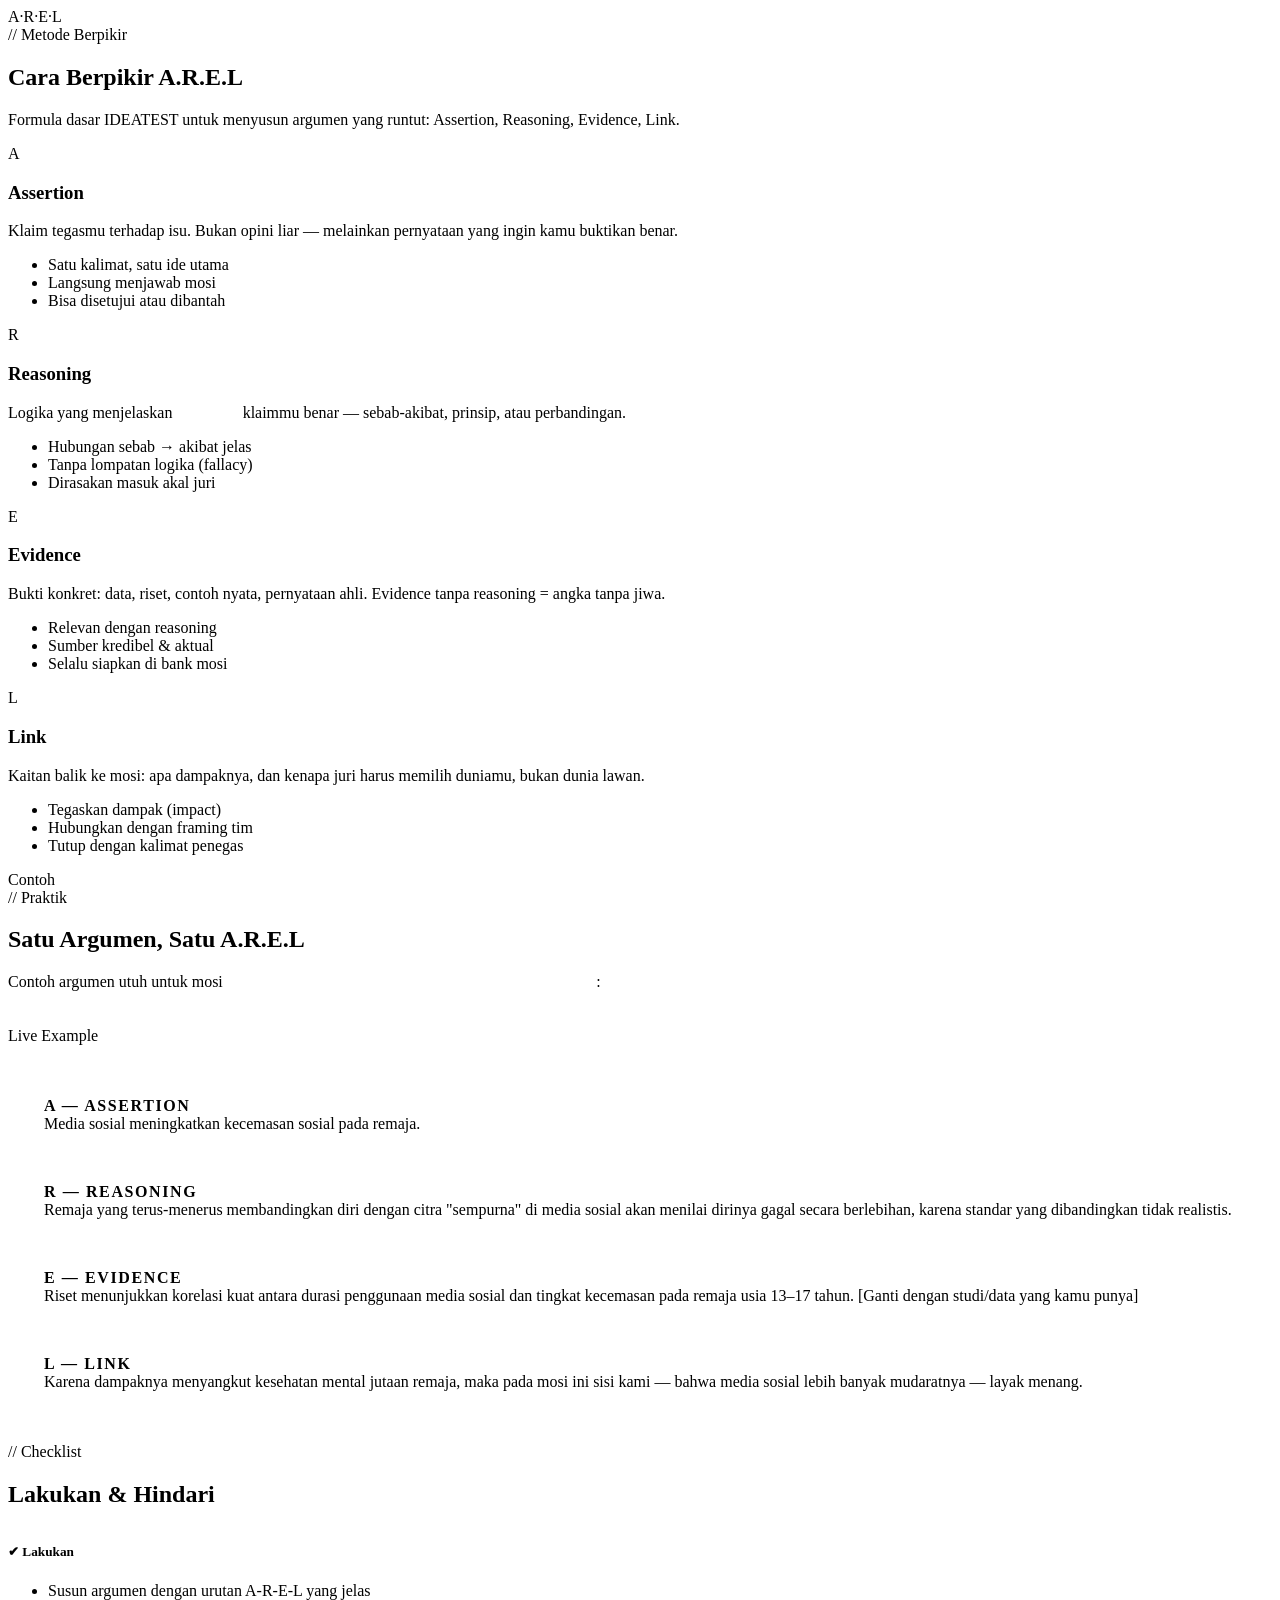
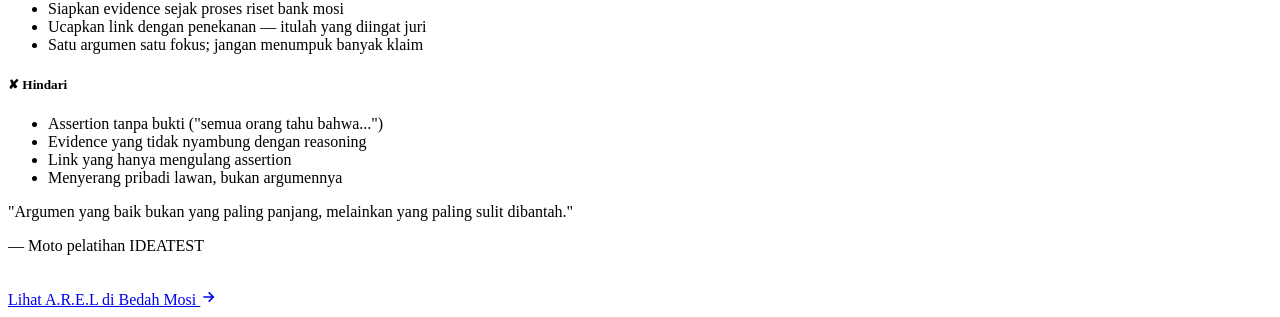
==== arel.html @ c3528105 "Add files via upload" ====
<!DOCTYPE html>
<html lang="id">
<head>
<meta charset="UTF-8">
<meta name="viewport" content="width=device-width, initial-scale=1.0">
<title>Metode A.R.E.L — Motion Vault | IDEATEST</title>
<meta name="description" content="Cara berpikir A.R.E.L — metode menyusun argumen debat">
<link rel="preconnect" href="https://fonts.googleapis.com">
<link rel="preconnect" href="https://fonts.gstatic.com" crossorigin>
<link href="https://fonts.googleapis.com/css2?family=Titillium+Web:ital,wght@0,600;0,700;0,900;1,700;1,900&family=Inter:wght@400;500;600&display=swap" rel="stylesheet">
<link rel="stylesheet" href="css/style.css">
<link rel="icon" href="data:image/svg+xml,%3Csvg xmlns='http://www.w3.org/2000/svg' viewBox='0 0 32 32'%3E%3Crect width='32' height='32' fill='%23240000'/%3E%3Crect x='10' y='4' width='9' height='24' fill='%23AD2831' transform='skewX(-14 4)'/%3E%3C/svg%3E">
</head>
<body>
<header id="site-header"></header>

<section class="page-hero">
  <div class="bg-word">A·R·E·L</div>
  <div class="container">
    <span class="section-tag">// Metode Berpikir</span>
    <h1>Cara Berpikir <span style="color:var(--red-hot)">A.R.E.L</span></h1>
    <p>Formula dasar IDEATEST untuk menyusun argumen yang runtut: Assertion, Reasoning, Evidence, Link.</p>
  </div>
</section>

<section class="section">
  <div class="container">
    <div class="grid grid-4">
      <div class="f-card reveal">
        <div class="arel-letter">A</div>
        <h3>Assertion</h3>
        <p>Klaim tegasmu terhadap isu. Bukan opini liar — melainkan pernyataan yang ingin kamu buktikan benar.</p>
        <ul class="tick-list">
          <li>Satu kalimat, satu ide utama</li>
          <li>Langsung menjawab mosi</li>
          <li>Bisa disetujui atau dibantah</li>
        </ul>
      </div>
      <div class="f-card reveal d1">
        <div class="arel-letter">R</div>
        <h3>Reasoning</h3>
        <p>Logika yang menjelaskan <b style="color:#fff">mengapa</b> klaimmu benar — sebab-akibat, prinsip, atau perbandingan.</p>
        <ul class="tick-list">
          <li>Hubungan sebab → akibat jelas</li>
          <li>Tanpa lompatan logika (fallacy)</li>
          <li>Dirasakan masuk akal juri</li>
        </ul>
      </div>
      <div class="f-card reveal d2">
        <div class="arel-letter">E</div>
        <h3>Evidence</h3>
        <p>Bukti konkret: data, riset, contoh nyata, pernyataan ahli. Evidence tanpa reasoning = angka tanpa jiwa.</p>
        <ul class="tick-list">
          <li>Relevan dengan reasoning</li>
          <li>Sumber kredibel & aktual</li>
          <li>Selalu siapkan di bank mosi</li>
        </ul>
      </div>
      <div class="f-card reveal d3">
        <div class="arel-letter">L</div>
        <h3>Link</h3>
        <p>Kaitan balik ke mosi: apa dampaknya, dan kenapa juri harus memilih duniamu, bukan dunia lawan.</p>
        <ul class="tick-list">
          <li>Tegaskan dampak (impact)</li>
          <li>Hubungkan dengan framing tim</li>
          <li>Tutup dengan kalimat penegas</li>
        </ul>
      </div>
    </div>
  </div>
</section>

<section class="section section-alt">
  <div class="bg-word">Contoh</div>
  <div class="container">
    <span class="section-tag reveal">// Praktik</span>
    <h2 class="section-title reveal d1">Satu Argumen, <span class="red">Satu A.R.E.L</span></h2>
    <p class="lead reveal d2">Contoh argumen utuh untuk mosi <b style="color:#fff">"Media sosial lebih banyak mudaratnya bagi remaja"</b>:</p>
    <div class="card" style="margin-top:36px">
      <span class="corner">Live Example</span>
      <div class="card-body" style="padding:36px">
        <p><b style="color:var(--red-hot);font-family:var(--font-head);letter-spacing:.1em">A — ASSERTION</b><br>
        <span style="color:var(--gray)">Media sosial meningkatkan kecemasan sosial pada remaja.</span></p><br>
        <p><b style="color:var(--red-hot);font-family:var(--font-head);letter-spacing:.1em">R — REASONING</b><br>
        <span style="color:var(--gray)">Remaja yang terus-menerus membandingkan diri dengan citra "sempurna" di media sosial
        akan menilai dirinya gagal secara berlebihan, karena standar yang dibandingkan tidak realistis.</span></p><br>
        <p><b style="color:var(--red-hot);font-family:var(--font-head);letter-spacing:.1em">E — EVIDENCE</b><br>
        <span style="color:var(--gray)">Riset menunjukkan korelasi kuat antara durasi penggunaan media sosial dan tingkat
        kecemasan pada remaja usia 13–17 tahun. [Ganti dengan studi/data yang kamu punya]</span></p><br>
        <p><b style="color:var(--red-hot);font-family:var(--font-head);letter-spacing:.1em">L — LINK</b><br>
        <span style="color:var(--gray)">Karena dampaknya menyangkut kesehatan mental jutaan remaja, maka pada mosi ini
        sisi kami — bahwa media sosial lebih banyak mudaratnya — layak menang.</span></p>
      </div>
    </div>
  </div>
</section>

<section class="section">
  <div class="container">
    <span class="section-tag reveal">// Checklist</span>
    <h2 class="section-title reveal d1">Lakukan & <span class="stroke">Hindari</span></h2>
    <div class="procon" style="margin-top:36px">
      <div class="box pro reveal">
        <h5>✔ Lakukan</h5>
        <ul>
          <li>Susun argumen dengan urutan A-R-E-L yang jelas</li>
          <li>Siapkan evidence sejak proses riset bank mosi</li>
          <li>Ucapkan link dengan penekanan — itulah yang diingat juri</li>
          <li>Satu argumen satu fokus; jangan menumpuk banyak klaim</li>
        </ul>
      </div>
      <div class="box con reveal d1">
        <h5>✘ Hindari</h5>
        <ul>
          <li>Assertion tanpa bukti ("semua orang tahu bahwa...")</li>
          <li>Evidence yang tidak nyambung dengan reasoning</li>
          <li>Link yang hanya mengulang assertion</li>
          <li>Menyerang pribadi lawan, bukan argumennya</li>
        </ul>
      </div>
    </div>
    <div class="quote-band reveal">
      <p>"Argumen yang baik bukan yang paling panjang, melainkan yang paling sulit dibantah."</p>
      <span>— Moto pelatihan IDEATEST</span>
    </div>
    <div style="margin-top:34px" class="reveal">
      <a href="bedah-mosi.html" class="btn btn-red">Lihat A.R.E.L di Bedah Mosi
        <svg class="arr" width="16" height="16" viewBox="0 0 24 24" fill="none" stroke="currentColor" stroke-width="2.4"><path d="M5 12h14M13 5l7 7-7 7"/></svg></a>
    </div>
  </div>
</section>

<footer id="site-footer"></footer>
<script src="js/data.js"></script>
<script src="js/script.js"></script>
</body>
</html>
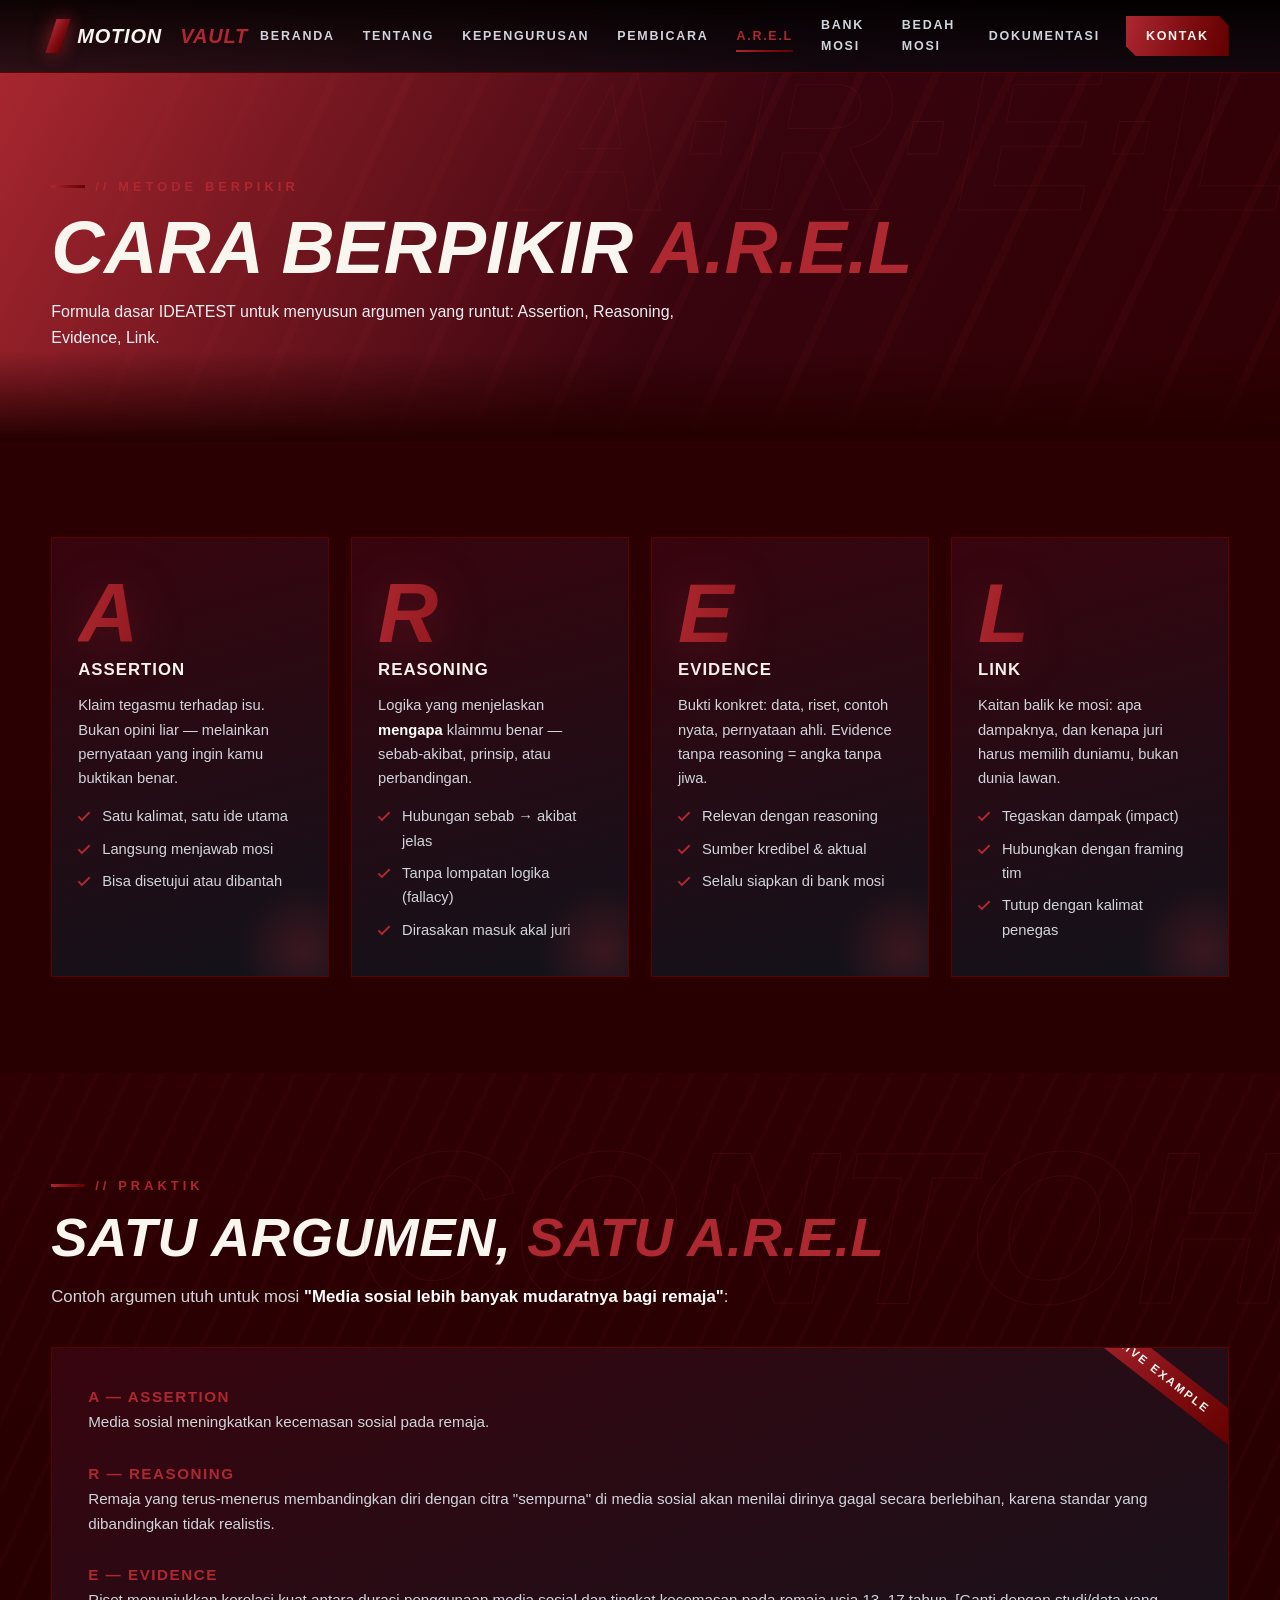
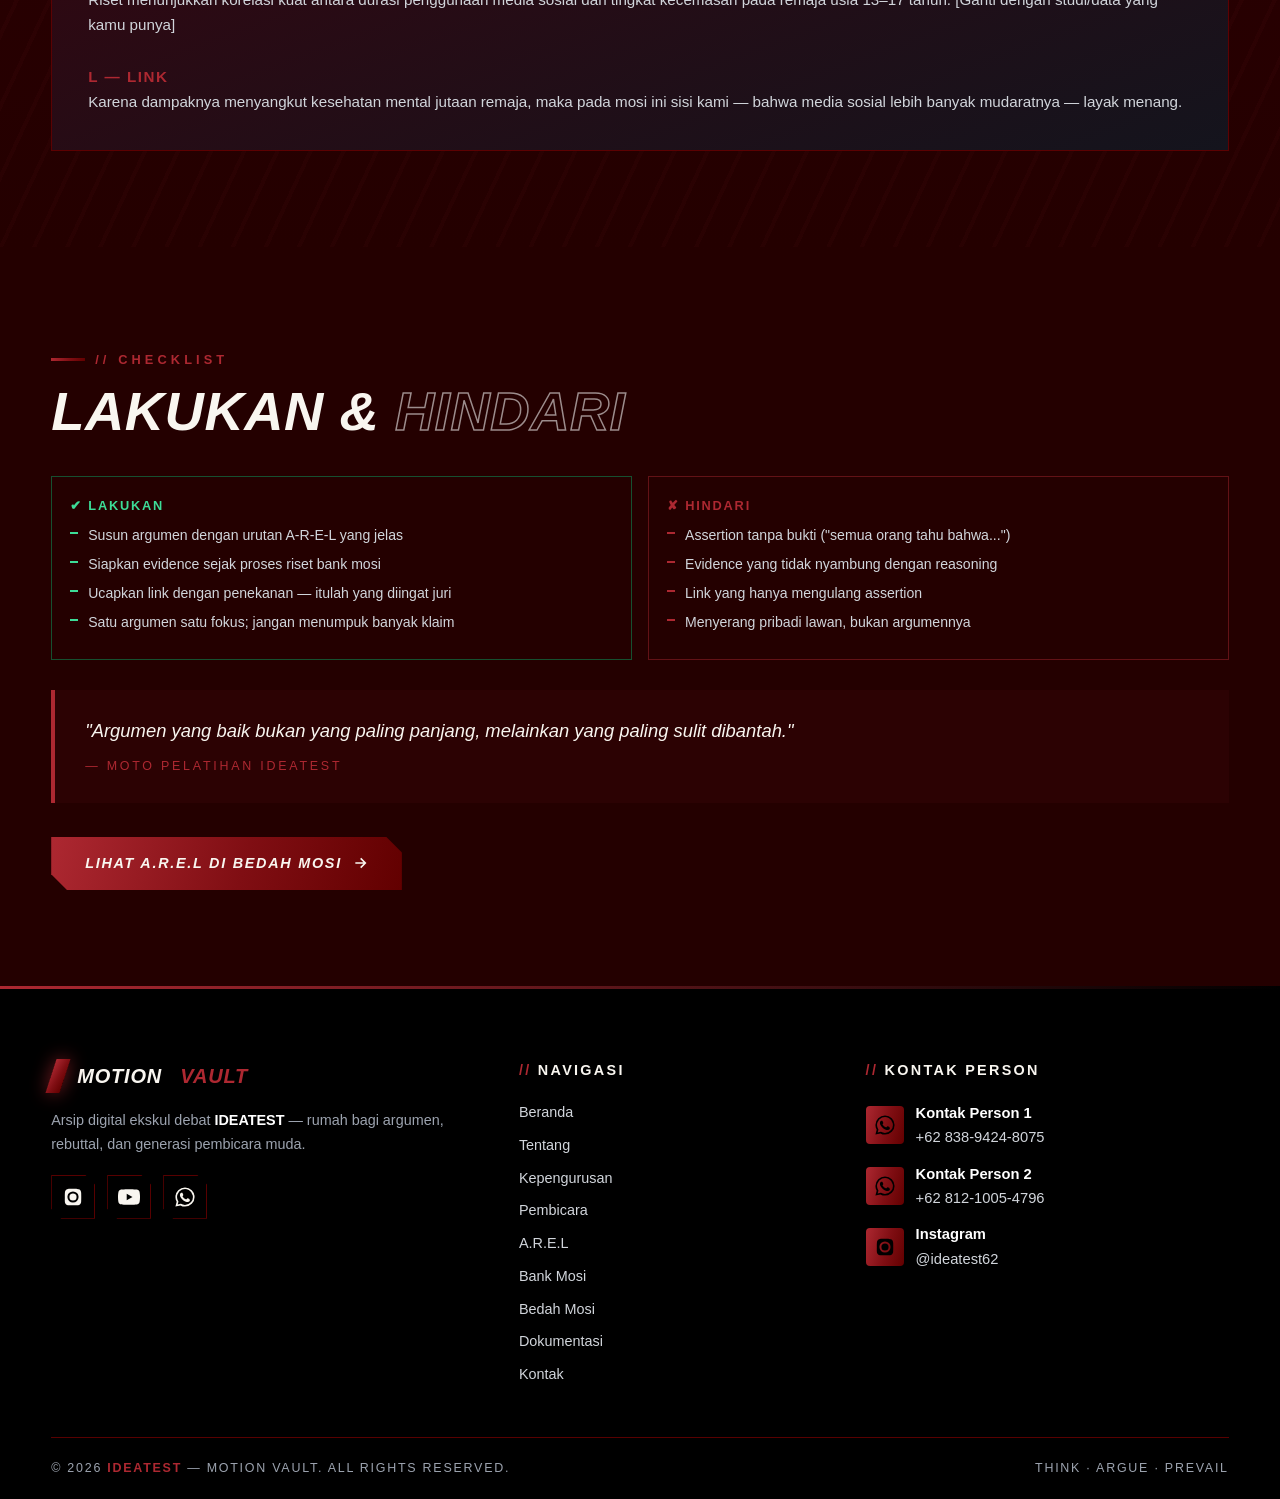
==== commit 558a91fa: "Add files via upload" ====
--- a/arel.html
+++ b/arel.html
@@ -5,6 +5,7 @@
 <meta name="viewport" content="width=device-width, initial-scale=1.0">
 <title>Metode A.R.E.L — Motion Vault | IDEATEST</title>
 <meta name="description" content="Cara berpikir A.R.E.L — metode menyusun argumen debat">
+<script>(function(){try{var t=localStorage.getItem('mv-theme');if(!t)t=matchMedia('(prefers-color-scheme: light)').matches?'light':'dark';document.documentElement.setAttribute('data-theme',t)}catch(e){document.documentElement.setAttribute('data-theme','dark')}})()</script>
 <link rel="preconnect" href="https://fonts.googleapis.com">
 <link rel="preconnect" href="https://fonts.gstatic.com" crossorigin>
 <link href="https://fonts.googleapis.com/css2?family=Titillium+Web:ital,wght@0,600;0,700;0,900;1,700;1,900&family=Inter:wght@400;500;600&display=swap" rel="stylesheet">
--- a/css/style.css
+++ b/css/style.css
@@ -0,0 +1,468 @@
+
+/* ============================================================
+   MOTION VAULT — Ideatest Ekskul Debat
+   Gaya: Dark Elegant Archive — mahogany & crimson
+   ============================================================ */
+
+:root{
+  --red:        #AD2831;
+  --red-hot:    #AD2831;
+  --red-dark:   #620000;
+  --black:      #240000;
+  --dark:       #2E0004;
+  --dark-2:     #38040E;
+  --dark-3:     #38040E;
+  --line:       rgba(98,0,0,.9);
+  --white:      #F9F6F0;
+  --gray:       #D1D5DB;
+  --gray-dim:   #9CA3AF;
+  --grad-red:   linear-gradient(105deg,#AD2831 0%,#800E13 55%,#620000 100%);
+  --grad-hero:  linear-gradient(120deg,#AD2831 0%,#38040E 55%,#2E0004 100%);
+  --font-head:  'Titillium Web', sans-serif;
+  --font-body:  'Inter', sans-serif;
+}
+
+*,*::before,*::after{margin:0;padding:0;box-sizing:border-box}
+html{scroll-behavior:smooth}
+body{
+  font-family:var(--font-body);
+  background:
+    radial-gradient(1200px 600px at 85% -10%, rgba(173,40,49,.16), transparent 60%),
+    linear-gradient(180deg,#2E0004 0%,#240000 60%,#240000 100%);
+  background-color:var(--black);
+  color:var(--white);
+  line-height:1.65;
+  overflow-x:hidden;
+}
+img{max-width:100%;display:block}
+a{color:inherit;text-decoration:none}
+ul{list-style:none}
+::selection{background:var(--red);color:#F9F6F0}
+
+/* ---------- Utilities ---------- */
+.container{width:min(1180px,92%);margin-inline:auto}
+.section{padding:96px 0;position:relative}
+.section-alt{background:
+  repeating-linear-gradient(115deg,transparent 0 26px,rgba(173,40,49,.045) 26px 30px),
+  linear-gradient(180deg,#2E0004,#240000)}
+.section-tag{
+  display:inline-flex;align-items:center;gap:10px;
+  font-family:var(--font-head);font-weight:700;font-size:.8rem;
+  letter-spacing:.32em;text-transform:uppercase;color:var(--red-hot);
+}
+.section-tag::before{content:"";width:34px;height:3px;background:var(--grad-red)}
+.section-title{
+  font-family:var(--font-head);font-weight:900;font-style:italic;
+  text-transform:uppercase;line-height:1.02;letter-spacing:.01em;
+  font-size:clamp(2rem,4.6vw,3.4rem);margin:14px 0 18px;
+}
+.section-title .stroke{color:transparent;-webkit-text-stroke:1.5px rgba(255,255,255,.55)}
+.section-title .red{color:var(--red-hot)}
+.lead{color:var(--gray);max-width:720px;font-size:1.05rem}
+.muted{color:var(--gray-dim)}
+
+/* Big outlined background word */
+.bg-word{
+  position:absolute;right:-1%;top:6%;
+  font-family:var(--font-head);font-weight:900;font-style:italic;
+  font-size:clamp(6rem,17vw,15rem);line-height:1;user-select:none;pointer-events:none;
+  color:transparent;-webkit-text-stroke:1px rgba(173,40,49,.14);
+  text-transform:uppercase;white-space:nowrap;
+}
+
+/* ---------- Buttons ---------- */
+.btn{
+  display:inline-flex;align-items:center;gap:10px;
+  font-family:var(--font-head);font-weight:800;font-style:italic;
+  text-transform:uppercase;letter-spacing:.12em;font-size:.9rem;
+  padding:15px 34px;position:relative;transition:.25s;
+  clip-path:polygon(0 0,calc(100% - 16px) 0,100% 16px,100% 100%,16px 100%,0 calc(100% - 16px));
+}
+.btn-red{background:var(--grad-red);color:#F9F6F0}
+.btn-red:hover{filter:brightness(1.18);transform:translateY(-2px)}
+.btn-ghost{background:rgba(255,255,255,.04);color:#F9F6F0;box-shadow:inset 0 0 0 1px var(--line)}
+.btn-ghost:hover{box-shadow:inset 0 0 0 1px var(--red);color:var(--red-hot)}
+.btn .arr{transition:.25s}
+.btn:hover .arr{transform:translateX(5px)}
+
+/* ---------- Header / Nav ---------- */
+.site-header{
+  position:fixed;inset:0 0 auto 0;z-index:100;
+  background:linear-gradient(180deg,rgba(0,0,0,.92),rgba(10,10,16,.78));
+  backdrop-filter:blur(12px);
+  border-bottom:1px solid var(--line);
+}
+.nav-wrap{display:flex;align-items:center;justify-content:space-between;height:72px}
+.logo{display:flex;align-items:center;gap:12px;font-family:var(--font-head);font-weight:900;font-style:italic;font-size:1.25rem;letter-spacing:.04em;text-transform:uppercase}
+.logo-slash{width:14px;height:34px;background:var(--grad-red);transform:skewX(-18deg);box-shadow:0 0 18px rgba(173,40,49,.7)}
+.logo span{color:var(--red-hot)}
+.nav-links{display:flex;align-items:center;gap:4px}
+.nav-links a{
+  font-family:var(--font-head);font-weight:700;font-size:.78rem;
+  letter-spacing:.14em;text-transform:uppercase;color:var(--gray);
+  padding:10px 12px;position:relative;transition:.2s;
+}
+.nav-links a::after{
+  content:"";position:absolute;left:12px;right:12px;bottom:4px;height:2px;
+  background:var(--grad-red);transform:scaleX(0);transform-origin:left;transition:.25s;
+}
+.nav-links a:hover{color:#F9F6F0}
+.nav-links a:hover::after,.nav-links a.active::after{transform:scaleX(1)}
+.nav-links a.active{color:var(--red-hot)}
+.nav-cta{margin-left:10px;padding:10px 20px !important;color:#F9F6F0 !important;background:var(--grad-red);
+  clip-path:polygon(0 0,calc(100% - 10px) 0,100% 10px,100% 100%,10px 100%,0 calc(100% - 10px))}
+.nav-cta::after{display:none}
+.burger{display:none;background:none;border:0;cursor:pointer;width:44px;height:44px;position:relative;z-index:110}
+.burger span{display:block;width:26px;height:3px;background:#F9F6F0;margin:5px auto;transition:.3s}
+.burger.open span:nth-child(1){transform:translateY(8px) rotate(45deg);background:var(--red-hot)}
+.burger.open span:nth-child(2){opacity:0}
+.burger.open span:nth-child(3){transform:translateY(-8px) rotate(-45deg);background:var(--red-hot)}
+
+/* ---------- Hero ---------- */
+.hero{
+  min-height:100vh;display:flex;align-items:center;position:relative;overflow:hidden;
+  background:
+    repeating-linear-gradient(115deg,transparent 0 60px,rgba(173,40,49,.07) 60px 68px),
+    var(--grad-hero);
+  padding-top:72px;
+}
+.hero::before{
+  content:"";position:absolute;inset:0;
+  background:radial-gradient(900px 480px at 12% 88%,rgba(0,0,0,.55),transparent 60%);
+}
+.hero::after{
+  content:"";position:absolute;left:0;right:0;bottom:0;height:120px;
+  background:linear-gradient(180deg,transparent,#240000);
+}
+.hero-inner{position:relative;z-index:2;padding:80px 0}
+.hero-kicker{
+  display:inline-flex;align-items:center;gap:12px;
+  font-family:var(--font-head);font-weight:700;letter-spacing:.34em;
+  text-transform:uppercase;font-size:.82rem;color:#F9F6F0;
+  background:rgba(0,0,0,.35);padding:9px 18px;border:1px solid rgba(255,255,255,.14);
+}
+.hero-kicker .dot{width:9px;height:9px;background:var(--red-hot);box-shadow:0 0 12px var(--red-hot)}
+.hero h1{
+  font-family:var(--font-head);font-weight:900;font-style:italic;
+  text-transform:uppercase;line-height:.95;margin:26px 0 10px;
+  font-size:clamp(3rem,9.5vw,7.2rem);letter-spacing:.005em;
+}
+.hero h1 .l2{
+  display:block;background:var(--grad-red);-webkit-background-clip:text;background-clip:text;color:transparent;
+  filter:drop-shadow(0 6px 30px rgba(173,40,49,.45));
+}
+.hero-sub{max-width:620px;color:#EFEFF4;font-size:1.1rem}
+.hero-actions{display:flex;gap:16px;margin-top:36px;flex-wrap:wrap}
+.hero-badge{
+  position:absolute;right:4%;bottom:14%;z-index:2;text-align:right;
+  font-family:var(--font-head);font-weight:900;font-style:italic;text-transform:uppercase;
+}
+.hero-badge .num{font-size:clamp(3.4rem,7vw,6rem);line-height:1;color:transparent;-webkit-text-stroke:2px rgba(255,255,255,.5)}
+.hero-badge .lbl{font-size:.85rem;letter-spacing:.3em;color:var(--red-hot)}
+.scroll-hint{
+  position:absolute;left:50%;bottom:26px;transform:translateX(-50%);z-index:3;
+  font-size:.72rem;letter-spacing:.34em;text-transform:uppercase;color:var(--gray-dim);
+  display:flex;flex-direction:column;align-items:center;gap:8px;
+}
+.scroll-hint::after{content:"";width:2px;height:38px;background:linear-gradient(180deg,var(--red),transparent);animation:drip 1.6s infinite}
+@keyframes drip{0%{transform:scaleY(0);transform-origin:top}55%{transform:scaleY(1);transform-origin:top}56%{transform-origin:bottom}100%{transform:scaleY(0);transform-origin:bottom}}
+
+/* Page hero (subpages) */
+.page-hero{
+  padding:170px 0 90px;position:relative;overflow:hidden;
+  background:
+    repeating-linear-gradient(115deg,transparent 0 60px,rgba(173,40,49,.06) 60px 68px),
+    var(--grad-hero);
+}
+.page-hero::after{content:"";position:absolute;left:0;right:0;bottom:0;height:90px;background:linear-gradient(180deg,transparent,#240000)}
+.page-hero h1{
+  font-family:var(--font-head);font-weight:900;font-style:italic;text-transform:uppercase;
+  font-size:clamp(2.4rem,6.4vw,4.6rem);line-height:1;margin:14px 0;
+}
+.page-hero p{max-width:680px;color:#EFEFF4}
+
+/* ---------- Marquee ---------- */
+.marquee{
+  background:var(--grad-red);overflow:hidden;white-space:nowrap;
+  border-block:1px solid rgba(255,255,255,.15);padding:13px 0;
+  transform:skewY(-1.2deg);margin:-14px 0;position:relative;z-index:5;
+}
+.marquee-track{display:inline-block;animation:scroll 26s linear infinite}
+.marquee span{
+  font-family:var(--font-head);font-weight:800;font-style:italic;
+  text-transform:uppercase;letter-spacing:.22em;font-size:.95rem;color:#F9F6F0;margin:0 34px;
+}
+.marquee span i{font-style:normal;color:#FFD0CD;margin:0 10px}
+@keyframes scroll{to{transform:translateX(-50%)}}
+
+/* ---------- Cards / grids ---------- */
+.grid{display:grid;gap:22px}
+.grid-2{grid-template-columns:repeat(2,1fr)}
+.grid-3{grid-template-columns:repeat(3,1fr)}
+.grid-4{grid-template-columns:repeat(4,1fr)}
+
+.card{
+  background:linear-gradient(160deg,var(--dark-2),#14141d);
+  border:1px solid var(--line);position:relative;overflow:hidden;transition:.3s;
+}
+.card::before{
+  content:"";position:absolute;top:0;left:0;right:0;height:3px;
+  background:var(--grad-red);transform:scaleX(0);transform-origin:left;transition:.35s;
+}
+.card:hover{transform:translateY(-6px);border-color:rgba(173,40,49,.45);box-shadow:0 22px 50px -18px rgba(173,40,49,.35)}
+.card:hover::before{transform:scaleX(1)}
+.card-body{padding:26px}
+.card h3{font-family:var(--font-head);font-weight:800;font-style:italic;text-transform:uppercase;font-size:1.15rem;letter-spacing:.03em;margin-bottom:10px}
+.card p{color:var(--gray);font-size:.95rem}
+.card .corner{position:absolute;top:14px;right:-32px;background:var(--grad-red);color:#F9F6F0;
+  font-family:var(--font-head);font-weight:800;font-size:.72rem;letter-spacing:.2em;
+  padding:5px 40px;transform:rotate(38deg);text-transform:uppercase}
+
+/* Feature card w/ big index */
+.f-card{padding:34px 26px;background:linear-gradient(165deg,var(--dark-2),#12121a);border:1px solid var(--line);position:relative;transition:.3s;overflow:hidden}
+.f-card::after{content:"";position:absolute;right:-40px;bottom:-40px;width:130px;height:130px;
+  background:radial-gradient(circle,rgba(173,40,49,.25),transparent 70%);transition:.35s}
+.f-card:hover{transform:translateY(-6px);border-color:rgba(173,40,49,.5)}
+.f-card:hover::after{transform:scale(1.6)}
+.f-card .idx{font-family:var(--font-head);font-weight:900;font-style:italic;font-size:2.6rem;
+  color:transparent;-webkit-text-stroke:1.5px var(--red);line-height:1;margin-bottom:16px}
+.f-card h3{font-family:var(--font-head);font-weight:800;text-transform:uppercase;font-size:1.05rem;letter-spacing:.06em;margin-bottom:10px}
+.f-card p{color:var(--gray);font-size:.92rem;position:relative;z-index:1}
+
+/* Stats */
+.stats{display:grid;grid-template-columns:repeat(4,1fr);gap:1px;background:var(--line);border:1px solid var(--line)}
+.stat{background:#2E0004;padding:34px 20px;text-align:center}
+.stat .n{font-family:var(--font-head);font-weight:900;font-style:italic;font-size:2.8rem;color:var(--red-hot);line-height:1}
+.stat .n em{font-style:normal;color:#F9F6F0}
+.stat .t{text-transform:uppercase;letter-spacing:.22em;font-size:.74rem;color:var(--gray-dim);margin-top:8px}
+
+/* AREL letters */
+.arel-letter{
+  font-family:var(--font-head);font-weight:900;font-style:italic;font-size:5.2rem;line-height:1;
+  background:var(--grad-red);-webkit-background-clip:text;background-clip:text;color:transparent;
+  filter:drop-shadow(0 8px 26px rgba(173,40,49,.4));
+}
+
+/* Speaker cards */
+.speaker-card{position:relative;background:linear-gradient(170deg,var(--dark-2),#111119);border:1px solid var(--line);overflow:hidden;transition:.3s}
+.speaker-card:hover{transform:translateY(-8px);border-color:rgba(173,40,49,.5);box-shadow:0 26px 60px -20px rgba(173,40,49,.4)}
+.speaker-num{
+  font-family:var(--font-head);font-weight:900;font-style:italic;font-size:6rem;line-height:1;
+  padding:22px 26px 0;color:transparent;-webkit-text-stroke:2px rgba(173,40,49,.55);
+}
+.speaker-card .card-body{padding-top:12px}
+.speaker-role{color:var(--red-hot);font-family:var(--font-head);font-weight:700;letter-spacing:.24em;text-transform:uppercase;font-size:.74rem}
+.tick-list{margin-top:14px;display:grid;gap:8px}
+.tick-list li{color:var(--gray);font-size:.92rem;padding-left:24px;position:relative}
+.tick-list li::before{content:"";position:absolute;left:0;top:8px;width:12px;height:6px;
+  border-left:2px solid var(--red);border-bottom:2px solid var(--red);transform:rotate(-45deg)}
+
+/* Timeline strip */
+.flow{display:grid;grid-template-columns:repeat(3,1fr);gap:18px;counter-reset:step}
+.flow-step{position:relative;padding:26px 24px;background:rgba(173,40,49,.06);border:1px solid rgba(173,40,49,.25)}
+.flow-step::before{counter-increment:step;content:"0" counter(step);
+  font-family:var(--font-head);font-weight:900;font-style:italic;color:var(--red-hot);font-size:1.4rem;display:block;margin-bottom:8px}
+.flow-step h4{font-family:var(--font-head);text-transform:uppercase;letter-spacing:.08em;margin-bottom:6px}
+.flow-step p{color:var(--gray);font-size:.9rem}
+
+/* Filter chips */
+.chips{display:flex;gap:10px;flex-wrap:wrap;margin:26px 0 34px}
+.chip{
+  font-family:var(--font-head);font-weight:700;font-size:.78rem;letter-spacing:.14em;text-transform:uppercase;
+  padding:9px 20px;border:1px solid var(--line);background:transparent;color:var(--gray);cursor:pointer;transition:.2s;
+  clip-path:polygon(0 0,calc(100% - 10px) 0,100% 10px,100% 100%,10px 100%,0 calc(100% - 10px));
+}
+.chip:hover{color:#F9F6F0;border-color:var(--red)}
+.chip.active{background:var(--grad-red);color:#F9F6F0;border-color:transparent}
+
+/* Motion cards */
+.motion-card{padding:26px;display:flex;flex-direction:column;gap:12px}
+.motion-card .cat{font-family:var(--font-head);font-weight:700;font-size:.7rem;letter-spacing:.26em;text-transform:uppercase;color:var(--red-hot)}
+.motion-card .motion{font-size:1.08rem;font-weight:600;line-height:1.5}
+.motion-card .meta{display:flex;gap:10px;flex-wrap:wrap;margin-top:auto}
+.tag{font-size:.7rem;letter-spacing:.12em;text-transform:uppercase;padding:4px 12px;border:1px solid var(--line);color:var(--gray)}
+.tag-red{background:var(--grad-red);color:#F9F6F0;border:0}
+.drive-link{display:inline-flex;align-items:center;gap:8px;margin-top:6px;font-family:var(--font-head);
+  font-weight:700;font-size:.8rem;letter-spacing:.1em;text-transform:uppercase;color:var(--red-hot)}
+.drive-link:hover{color:#F9F6F0}
+.drive-link svg{transition:.2s}
+.drive-link:hover svg{transform:translateX(4px)}
+
+/* Accordion (bedah mosi) */
+.acc{border:1px solid var(--line);background:linear-gradient(165deg,var(--dark-2),#12121a);margin-bottom:18px;overflow:hidden}
+.acc-head{
+  width:100%;display:flex;align-items:center;justify-content:space-between;gap:18px;
+  padding:24px 26px;background:none;border:0;color:#F9F6F0;cursor:pointer;text-align:left;
+}
+.acc-head h3{font-family:var(--font-head);font-weight:800;font-style:italic;text-transform:uppercase;font-size:1.1rem}
+.acc-head .date{font-size:.75rem;letter-spacing:.18em;color:var(--red-hot);text-transform:uppercase;margin-bottom:4px;display:block}
+.acc-icon{flex:none;width:38px;height:38px;border:1px solid var(--line);display:grid;place-items:center;transition:.3s;position:relative}
+.acc-icon::before,.acc-icon::after{content:"";position:absolute;background:var(--red-hot);transition:.3s}
+.acc-icon::before{width:14px;height:2px}
+.acc-icon::after{width:2px;height:14px}
+.acc.open .acc-icon{background:var(--grad-red);border-color:transparent;transform:rotate(45deg)}
+.acc-body{max-height:0;overflow:hidden;transition:max-height .45s ease}
+.acc-body-inner{padding:0 26px 28px;border-top:1px dashed var(--line)}
+.acc-body h4{font-family:var(--font-head);text-transform:uppercase;letter-spacing:.1em;color:var(--red-hot);margin:22px 0 8px;font-size:.95rem}
+.acc-body p{color:var(--gray);font-size:.95rem}
+.acc-body ul{margin:8px 0 0 0}
+.procon{display:grid;grid-template-columns:1fr 1fr;gap:16px;margin-top:10px}
+.procon .box{padding:18px;border:1px solid var(--line)}
+.procon .box.pro{border-color:rgba(0,200,120,.4)}
+.procon .box.con{border-color:rgba(173,40,49,.45)}
+.procon h5{font-family:var(--font-head);text-transform:uppercase;letter-spacing:.14em;font-size:.8rem;margin-bottom:8px}
+.procon .pro h5{color:#3ddc97}.procon .con h5{color:var(--red-hot)}
+.procon li{color:var(--gray);font-size:.88rem;padding-left:18px;position:relative;margin-bottom:6px}
+.procon .pro li::before{content:"";position:absolute;left:0;top:8px;width:8px;height:2px;background:#3ddc97}
+.procon .con li::before{content:"";position:absolute;left:0;top:8px;width:8px;height:2px;background:var(--red-hot)}
+
+/* Gallery */
+.gal-card{position:relative;aspect-ratio:4/3;overflow:hidden;border:1px solid var(--line);display:block;
+  background:linear-gradient(140deg,#2a2a38,#14141c 55%),var(--thumb,linear-gradient(140deg,#3a0300,#15151e));}
+.gal-card .thumb{position:absolute;inset:0;display:grid;place-items:center;
+  background:var(--grad-hero);opacity:.9;transition:.4s}
+.gal-card:hover .thumb{transform:scale(1.07)}
+.gal-card .thumb svg{opacity:.85}
+.gal-cap{position:absolute;inset:auto 0 0 0;padding:18px;background:linear-gradient(180deg,transparent,rgba(0,0,0,.88))}
+.gal-cap h4{font-family:var(--font-head);font-weight:800;text-transform:uppercase;font-size:.98rem}
+.gal-cap span{font-size:.72rem;letter-spacing:.2em;text-transform:uppercase;color:var(--red-hot)}
+.gal-card .play{position:absolute;top:50%;left:50%;transform:translate(-50%,-50%);width:64px;height:64px;
+  border-radius:50%;background:var(--grad-red);display:grid;place-items:center;box-shadow:0 0 34px rgba(173,40,49,.6)}
+
+/* Struktur / org chart */
+.org-top{display:flex;flex-direction:column;align-items:center;gap:18px;margin-bottom:40px}
+.org-node{
+  background:linear-gradient(160deg,var(--dark-2),#12121a);border:1px solid var(--line);
+  padding:18px 30px;text-align:center;min-width:230px;position:relative;transition:.3s;
+}
+.org-node:hover{border-color:var(--red);transform:translateY(-4px)}
+.org-node .role{font-family:var(--font-head);font-weight:700;font-size:.72rem;letter-spacing:.26em;text-transform:uppercase;color:var(--red-hot)}
+.org-node .name{font-family:var(--font-head);font-weight:800;font-size:1.15rem;margin-top:4px}
+.org-node.lead{background:var(--grad-red);border:0;box-shadow:0 14px 40px -10px rgba(173,40,49,.55)}
+.org-node.lead .role{color:#F9F6F0}
+.org-line{width:2px;height:26px;background:linear-gradient(180deg,var(--red),transparent)}
+.org-row{display:grid;grid-template-columns:repeat(auto-fit,minmax(210px,1fr));gap:18px}
+.org-pills{display:flex;flex-wrap:wrap;gap:10px;justify-content:center;margin-top:26px}
+.org-pill{padding:10px 18px;border:1px solid var(--line);background:rgba(255,255,255,.03);font-size:.85rem}
+.org-pill b{font-family:var(--font-head);text-transform:uppercase;font-size:.72rem;letter-spacing:.14em;color:var(--red-hot);display:block}
+.avatar-ph{
+  width:78px;height:78px;margin:0 auto 12px;border-radius:50%;
+  background:var(--grad-red);display:grid;place-items:center;
+  font-family:var(--font-head);font-weight:900;font-size:1.5rem;color:#F9F6F0;
+  box-shadow:0 0 0 4px rgba(173,40,49,.2),0 10px 30px -8px rgba(173,40,49,.6);
+}
+
+/* Contact */
+.contact-card{display:flex;flex-direction:column;align-items:flex-start;gap:14px;padding:30px}
+.contact-card .ic{width:52px;height:52px;background:var(--grad-red);display:grid;place-items:center;
+  clip-path:polygon(0 0,calc(100% - 12px) 0,100% 12px,100% 100%,12px 100%,0 calc(100% - 12px))}
+.contact-card h3{font-family:var(--font-head);font-weight:800;text-transform:uppercase;letter-spacing:.05em}
+.contact-card .val{font-family:var(--font-head);font-weight:700;color:var(--red-hot);word-break:break-all}
+.form-grid{display:grid;grid-template-columns:1fr 1fr;gap:16px;margin-top:20px}
+.form-grid .full{grid-column:1/-1}
+.input,textarea.input{
+  width:100%;background:rgba(255,255,255,.04);border:1px solid var(--line);color:#F9F6F0;
+  padding:14px 16px;font-family:var(--font-body);font-size:.95rem;transition:.2s;
+}
+.input:focus{outline:none;border-color:var(--red);box-shadow:0 0 0 3px rgba(173,40,49,.18)}
+textarea.input{resize:vertical;min-height:120px}
+label.fl{display:block;font-family:var(--font-head);font-size:.72rem;letter-spacing:.2em;text-transform:uppercase;color:var(--gray-dim);margin-bottom:7px}
+
+/* CTA banner */
+.cta-banner{
+  position:relative;overflow:hidden;padding:70px 8%;text-align:center;
+  background:
+    repeating-linear-gradient(115deg,transparent 0 46px,rgba(0,0,0,.18) 46px 54px),
+    var(--grad-red);
+}
+.cta-banner h2{font-family:var(--font-head);font-weight:900;font-style:italic;text-transform:uppercase;
+  font-size:clamp(1.8rem,4.5vw,3rem);line-height:1.05}
+.cta-banner p{margin:14px auto 28px;max-width:560px;color:#FFE3E1}
+.cta-banner .btn-ghost{background:rgba(0,0,0,.35);box-shadow:inset 0 0 0 1px rgba(255,255,255,.4)}
+
+/* Quote band */
+.quote-band{border-left:4px solid var(--red);background:rgba(173,40,49,.06);padding:26px 30px;margin-top:30px}
+.quote-band p{font-family:var(--font-head);font-style:italic;font-size:1.15rem}
+.quote-band span{display:block;margin-top:10px;font-size:.78rem;letter-spacing:.22em;text-transform:uppercase;color:var(--red-hot)}
+
+/* Info / howto box */
+.howto{border:1px dashed rgba(173,40,49,.5);background:rgba(173,40,49,.05);padding:22px 26px;margin-top:36px}
+.howto h4{font-family:var(--font-head);text-transform:uppercase;letter-spacing:.14em;color:var(--red-hot);font-size:.85rem;margin-bottom:8px}
+.howto p,.howto li{color:var(--gray);font-size:.9rem}
+.howto code{color:#FFD0CD;background:rgba(0,0,0,.4);padding:2px 8px;font-size:.85rem}
+.howto ol{margin:10px 0 0 18px}
+.howto ol li{list-style:decimal;margin-bottom:5px}
+
+/* ---------- Footer ---------- */
+.site-footer{background:#000;border-top:3px solid;border-image:linear-gradient(90deg,var(--red),transparent) 1;padding:70px 0 0;margin-top:0}
+.footer-grid{display:grid;grid-template-columns:1.4fr 1fr 1.2fr;gap:44px;padding-bottom:50px}
+.footer-grid h4{font-family:var(--font-head);font-weight:800;text-transform:uppercase;letter-spacing:.16em;font-size:.9rem;margin-bottom:18px;color:#F9F6F0}
+.footer-grid h4::before{content:"// ";color:var(--red-hot)}
+.footer-grid p{color:var(--gray-dim);font-size:.9rem}
+.f-links{display:grid;gap:9px}
+.f-links a{color:var(--gray);font-size:.9rem;transition:.2s}
+.f-links a:hover{color:var(--red-hot);padding-left:6px}
+.socials{display:flex;gap:12px;margin-top:18px}
+.socials a{
+  width:44px;height:44px;border:1px solid var(--line);display:grid;place-items:center;transition:.25s;
+  clip-path:polygon(0 0,calc(100% - 10px) 0,100% 10px,100% 100%,10px 100%,0 calc(100% - 10px));
+}
+.socials a:hover{background:var(--grad-red);border-color:transparent;transform:translateY(-4px)}
+.socials svg{fill:#F9F6F0}
+.wa-row{display:grid;gap:12px}
+.wa-row a{display:flex;align-items:center;gap:12px;color:var(--gray);font-size:.92rem;transition:.2s}
+.wa-row a:hover{color:#F9F6F0}
+.wa-row .wa-ic{flex:none;width:38px;height:38px;background:var(--grad-red);display:grid;place-items:center;border-radius:4px}
+.footer-bottom{border-top:1px solid var(--line);padding:20px 0;display:flex;justify-content:space-between;gap:14px;flex-wrap:wrap;
+  font-size:.78rem;letter-spacing:.14em;text-transform:uppercase;color:var(--gray-dim)}
+.footer-bottom b{color:var(--red-hot);font-family:var(--font-head)}
+
+/* Back to top */
+.to-top{
+  position:fixed;right:24px;bottom:24px;z-index:90;width:48px;height:48px;border:0;cursor:pointer;
+  background:var(--grad-red);display:grid;place-items:center;opacity:0;pointer-events:none;transition:.3s;
+  clip-path:polygon(0 0,calc(100% - 12px) 0,100% 12px,100% 100%,12px 100%,0 calc(100% - 12px));
+}
+.to-top.show{opacity:1;pointer-events:auto}
+.to-top:hover{transform:translateY(-4px)}
+
+/* Reveal on scroll */
+.reveal{opacity:0;transform:translateY(34px);transition:opacity .7s ease,transform .7s ease}
+.reveal.in{opacity:1;transform:none}
+.reveal.d1{transition-delay:.1s}.reveal.d2{transition-delay:.2s}.reveal.d3{transition-delay:.3s}
+
+/* ---------- Responsive ---------- */
+@media (max-width:1020px){
+  .grid-4{grid-template-columns:repeat(2,1fr)}
+  .grid-3{grid-template-columns:repeat(2,1fr)}
+  .footer-grid{grid-template-columns:1fr 1fr}
+}
+@media (max-width:860px){
+  .burger{display:block}
+  .nav-links{
+    position:fixed;inset:0;background:rgba(5,5,9,.98);flex-direction:column;justify-content:center;
+    gap:8px;transform:translateX(100%);transition:.35s;z-index:105;
+  }
+  .nav-links.open{transform:none}
+  .nav-links a{font-size:1.15rem;padding:12px}
+  .nav-cta{margin:14px 0 0}
+  .hero-badge{display:none}
+  .stats{grid-template-columns:repeat(2,1fr)}
+  .flow{grid-template-columns:1fr}
+  .procon{grid-template-columns:1fr}
+  .form-grid{grid-template-columns:1fr}
+}
+@media (max-width:640px){
+  .section{padding:70px 0}
+  .grid-3,.grid-2,.grid-4{grid-template-columns:1fr}
+  .footer-grid{grid-template-columns:1fr}
+  .bg-word{display:none}
+}
+
+/* ---- Tambahan: search bar, kartu pengurus, hover glow ---- */
+.search-input{width:100%;background:var(--dark);border:1px solid var(--line);color:var(--white);padding:14px 18px;font-size:1rem;outline:none;transition:all .3s;margin-top:26px}
+.search-input:focus{border-color:var(--red);box-shadow:0 0 16px rgba(173,40,49,.45)}
+.div-block{margin-bottom:44px}.div-block h3{font-family:var(--font-head);font-weight:800;text-transform:uppercase;font-size:1.5rem;margin-bottom:6px}
+.sub-title{font-family:var(--font-head);font-weight:700;color:var(--red-hot);letter-spacing:.18em;text-transform:uppercase;font-size:.8rem;margin:18px 0 12px}
+.org-node .cls{color:var(--gray);font-size:.82rem;margin-top:2px}
+.card:hover,.speaker-card:hover,.f-card:hover{box-shadow:0 10px 25px rgba(173,40,49,.2)}
